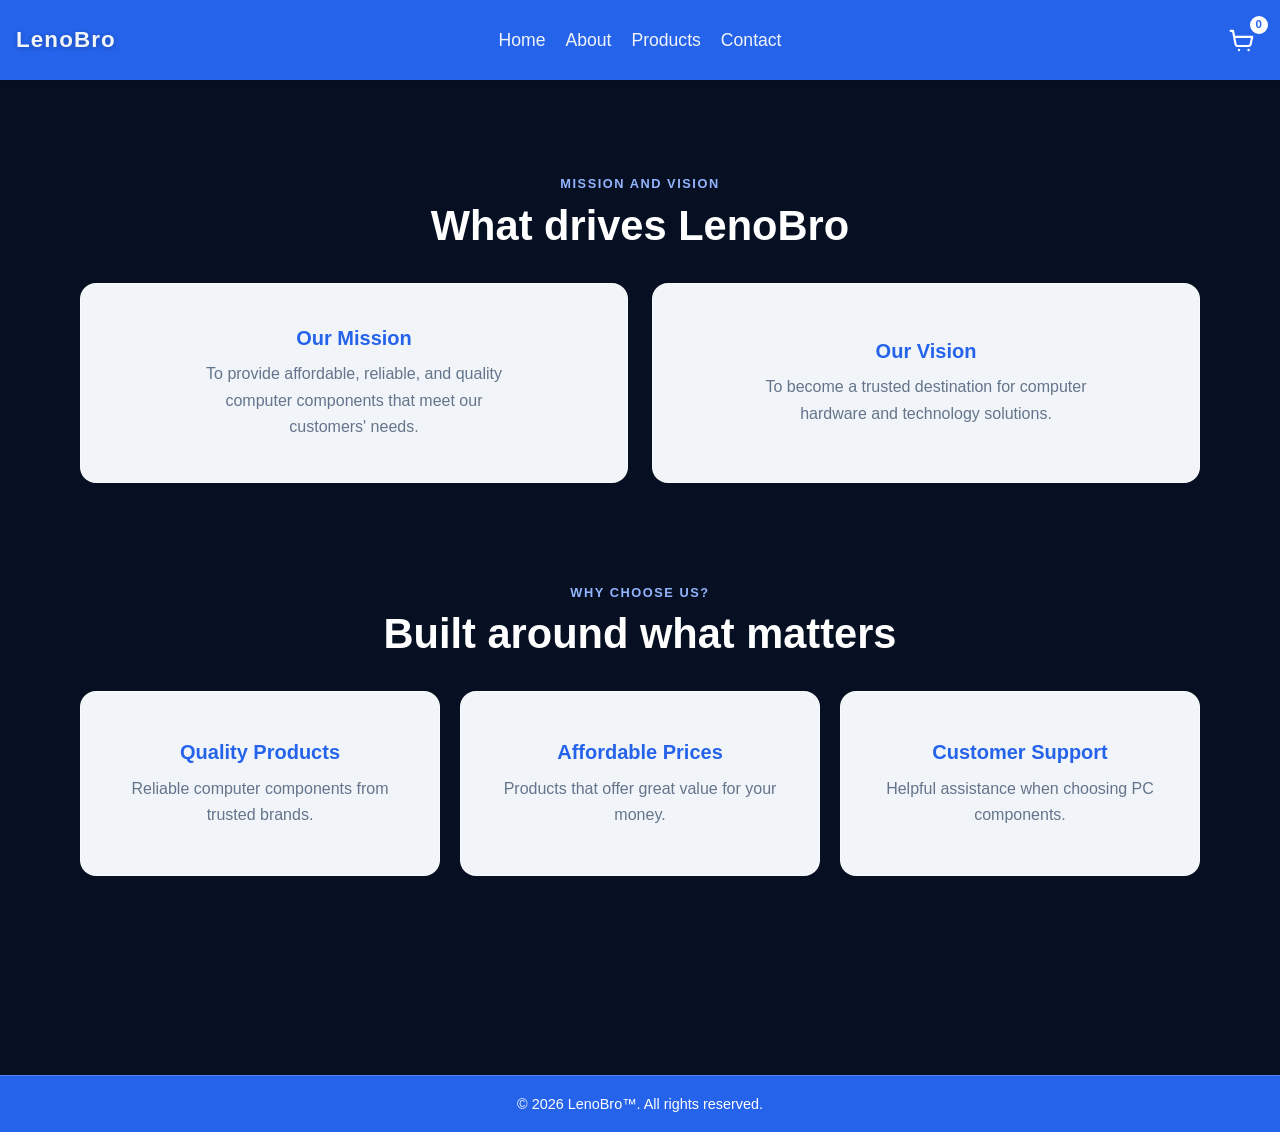
==== about.html @ 7edb6603 "Backup before checkout page Co-authored-by: Copilot <223556219+Copilot@users.noreply.github.com>" ====
<!DOCTYPE html>
<html lang="en">
<head>
    <meta charset="UTF-8">
    <meta name="viewport" content="width=device-width, initial-scale=1.0">
    <title>About | LenoBro</title>
    <link rel="stylesheet" href="Css/Nav.css">
    <link rel="stylesheet" href="Css/index.css">
    <link rel="stylesheet" href="Css/about.css">
    <link rel="stylesheet" href="Css/footer.css">
</head>
<body>
    <nav>
        <span class="nav-brand">LenoBro</span>
        <ul>
            <li><a href="index.html">Home</a></li>
            <li><a href="about.html">About</a></li>
            <li><a href="products.html">Products</a></li>
            <li><a href="contact.html">Contact</a></li>
        </ul>
        <button class="nav-cart" type="button" aria-label="Shopping cart">
            <svg viewBox="0 0 24 24" fill="none" aria-hidden="true">
                <path d="M3 4h2l2.1 11.1a2 2 0 0 0 2 1.6h8.7a2 2 0 0 0 1.9-1.4L21 9H6" stroke="currentColor" stroke-width="1.8" stroke-linecap="round" stroke-linejoin="round"/>
                <circle cx="10" cy="20" r="1" fill="currentColor"/>
                <circle cx="18" cy="20" r="1" fill="currentColor"/>
            </svg>
            <span class="cart-count" aria-label="0 items">0</span>
        </button>
    </nav>

    <main>
        <div class="about-page">
            <section class="about-mission" id="about-mission" aria-labelledby="about-mission-title">
                <div class="about-section-heading">
                    <p class="about-eyebrow">Mission and Vision</p>
                    <h1 id="about-mission-title">What drives LenoBro</h1>
                </div>

                <div class="about-mission-grid">
                    <article class="about-mission-card">
                        <h2>Our Mission</h2>
                        <p>To provide affordable, reliable, and quality computer components that meet our customers' needs.</p>
                    </article>

                    <article class="about-mission-card">
                        <h2>Our Vision</h2>
                        <p>To become a trusted destination for computer hardware and technology solutions.</p>
                    </article>
                </div>
            </section>

            <section class="about-features" aria-labelledby="about-features-title">
                <div class="about-section-heading">
                    <p class="about-eyebrow">Why Choose Us?</p>
                    <h2 id="about-features-title">Built around what matters</h2>
                </div>

                <div class="about-features-grid">
                    <article class="about-feature-card">
                        <h3>Quality Products</h3>
                        <p>Reliable computer components from trusted brands.</p>
                    </article>

                    <article class="about-feature-card">
                        <h3>Affordable Prices</h3>
                        <p>Products that offer great value for your money.</p>
                    </article>

                    <article class="about-feature-card">
                        <h3>Customer Support</h3>
                        <p>Helpful assistance when choosing PC components.</p>
                    </article>
                </div>
            </section>
        </div>
    </main>

    <footer class="contact-footer">
        <p>© 2026 LenoBro™. All rights reserved.</p>
    </footer>
    <script>
        (() => {
            const cart = JSON.parse(localStorage.getItem("lenobro-cart") || "[]");
            const count = cart.reduce((sum, item) => sum + item.quantity, 0);
            const badge = document.querySelector(".cart-count");
            badge.textContent = count;
            badge.setAttribute("aria-label", `${count} items`);
            document.querySelector(".nav-cart").addEventListener("click", () => {
                location.href = "index.html#cart";
            });
        })();
    </script>
</body>
</html>
---- Css/Nav.css ----
nav {
    width: 100%;
    display: grid;
    grid-template-columns: minmax(0, 1fr) auto minmax(0, 1fr);
    align-items: center;
    padding: 1rem;
    background-color: var(--color-electric-blue);
    height: 5rem;
    position: sticky;
    top: 0;
    color: var(--color-cool-white);
    box-shadow: 0 2px 8px rgb(0 0 0 / 12%);
    z-index: 1000;
}

nav .nav-brand {
    justify-self: start;
    color: inherit;
    font-family: "Avenir Next", "Segoe UI", sans-serif;
    font-size: 1.4rem;
    font-weight: 600;
    letter-spacing: 0.05em;
    text-shadow: 0 1px 5px rgb(6 16 34 / 30%);
    white-space: nowrap;
}

nav ul {
    display: flex;
    justify-self: center;
    gap: 1.25rem;
    margin: 0;
    padding: 0;
}

nav a {
    color: inherit;
    font-size: 1.1rem;
    font-weight: 400;
    text-decoration: none;
}

nav .nav-cart {
    position: static;
    justify-self: end;
    display: grid;
    width: 2.8rem;
    height: 2.8rem;
    place-items: center;
    padding: 0;
    border: 0;
    border-radius: 0;
    background: transparent;
    color: #FFFFFF;
    cursor: pointer;
    transition: transform 160ms ease, opacity 160ms ease;
}

nav .nav-cart {
    position: relative;
}

.cart-count {
    position: absolute;
    top: -0.2rem;
    right: -0.35rem;
    display: grid;
    min-width: 1.35rem;
    height: 1.35rem;
    place-items: center;
    padding: 0 0.25rem;
    border: 2px solid var(--color-electric-blue);
    border-radius: 999px;
    background: #FFFFFF;
    color: var(--color-electric-blue);
    font-size: 0.72rem;
    font-weight: 800;
    line-height: 1;
}

nav .nav-cart svg {
    display: block;
    width: 1.8rem;
    height: 1.8rem;
}

nav .nav-cart:hover {
    transform: scale(1.1);
    opacity: 0.85;
}

nav .nav-cart:focus-visible {
    outline: 3px solid #FFFFFF;
    outline-offset: 3px;
}

nav a:hover,
nav a:focus-visible {
    text-decoration: underline;
    text-underline-offset: 0.2em;
}

nav li {
    list-style: none;
}

@media (max-width: 560px) {
    nav {
        grid-template-columns: minmax(0, 1fr) auto;
        grid-template-areas:
            "brand cart"
            "links links";
        height: auto;
        row-gap: 0.35rem;
        padding: 0.65rem 0.8rem;
    }

    nav .nav-brand {
        grid-area: brand;
        font-size: 1.05rem;
    }

    nav ul {
        grid-area: links;
        justify-self: center;
        flex-wrap: wrap;
        gap: 0.5rem 0.9rem;
    }

    nav a {
        font-size: 0.9rem;
    }

    nav .nav-cart {
        grid-area: cart;
        width: 2.2rem;
        height: 2.2rem;
    }

    nav .nav-cart svg {
        width: 1.5rem;
        height: 1.5rem;
    }
}
---- Css/index.css ----
:root {
    --color-midnight-navy: #061022;
    --color-electric-blue: #2563EB;
    --color-cool-white: #F1F5F9;
}

* {
    padding: 0;
    margin: 0;
    box-sizing: border-box;
}

body {
    min-height: 100vh;
    background-color: var(--color-midnight-navy);
    color: var(--color-cool-white);
    font-family: Arial, sans-serif;
}

html{
    scroll-behavior: smooth;
}
---- Css/about.css ----
:root {
    --about-navy: #101827;
    --about-blue: #2563EB;
    --about-white: #FFFFFF;
    --about-light-gray: #F1F5F9;
    --about-muted: #64748B;
}

.about-page {
    width: min(1120px, calc(100% - 3rem));
    margin: 0 auto;
    padding: clamp(3rem, 8vw, 6rem) 0;
    color: var(--about-white);
    font-family: Arial, sans-serif;
}

.about-mission,
.about-features {
    margin: 0 0 clamp(4rem, 8vw, 6.5rem);
}

.about-section-heading {
    margin: 0 auto 2rem;
    text-align: center;
}

.about-eyebrow {
    margin: 0 0 0.6rem;
    color: #93B4FF;
    font-size: 0.8rem;
    font-weight: 700;
    letter-spacing: 0.12em;
    text-transform: uppercase;
}

.about-section-heading h1,
.about-section-heading h2 {
    margin: 0;
    font-size: clamp(1.8rem, 4vw, 2.6rem);
    line-height: 1.2;
}

.about-mission-grid {
    display: grid;
    grid-template-columns: repeat(2, minmax(0, 1fr));
    gap: 1.5rem;
    align-items: stretch;
}

.about-mission-card,
.about-feature-card {
    display: flex;
    flex-direction: column;
    justify-content: center;
    border: 1px solid rgb(255 255 255 / 55%);
    border-radius: 1rem;
    background: var(--about-light-gray);
    color: var(--about-navy);
    text-align: center;
    transition: transform 180ms ease, box-shadow 180ms ease;
}

.about-mission-card {
    min-height: 200px;
    padding: clamp(1.25rem, 3.2vw, 1.8rem);
}

.about-mission-card:hover,
.about-feature-card:hover {
    transform: translateY(-4px);
    box-shadow: 0 16px 32px rgb(0 0 0 / 22%);
}

.about-mission-card h2,
.about-mission-card h3,
.about-feature-card h3 {
    margin: 0 0 0.65rem;
    color: var(--about-blue);
    font-size: 1.25rem;
    line-height: 1.3;
}

.about-mission-card p,
.about-feature-card p {
    max-width: 38ch;
    margin: 0 auto;
    color: var(--about-muted);
    font-size: 1rem;
    line-height: 1.65;
}

.about-features-grid {
    display: grid;
    grid-template-columns: repeat(3, minmax(0, 1fr));
    gap: 1.25rem;
    align-items: stretch;
}

.about-feature-card {
    min-height: 185px;
    padding: 1.5rem;
}

@media (max-width: 720px) {
    .about-page {
        width: min(100% - 2rem, 560px);
    }

    .about-mission-grid,
    .about-features-grid {
        grid-template-columns: 1fr;
        gap: 1rem;
    }

    .about-mission-card,
    .about-feature-card {
        min-height: 0;
    }
}

@media (prefers-reduced-motion: reduce) {
    .about-mission-card,
    .about-feature-card {
        transition: none;
    }

    .about-mission-card:hover,
    .about-feature-card:hover {
        transform: none;
    }
}
---- Css/footer.css ----
.contact-footer {
    padding: 1.25rem 1rem;
    border-top: 1px solid rgb(255 255 255 / 20%);
    background: var(--color-electric-blue);
    color: #FFFFFF;
    font-family: Arial, sans-serif;
    text-align: center;
    display: flex;
    justify-content: center;
    align-items: center;
}

.contact-footer p {
    margin: 0;
    font-size: 0.9rem;
}
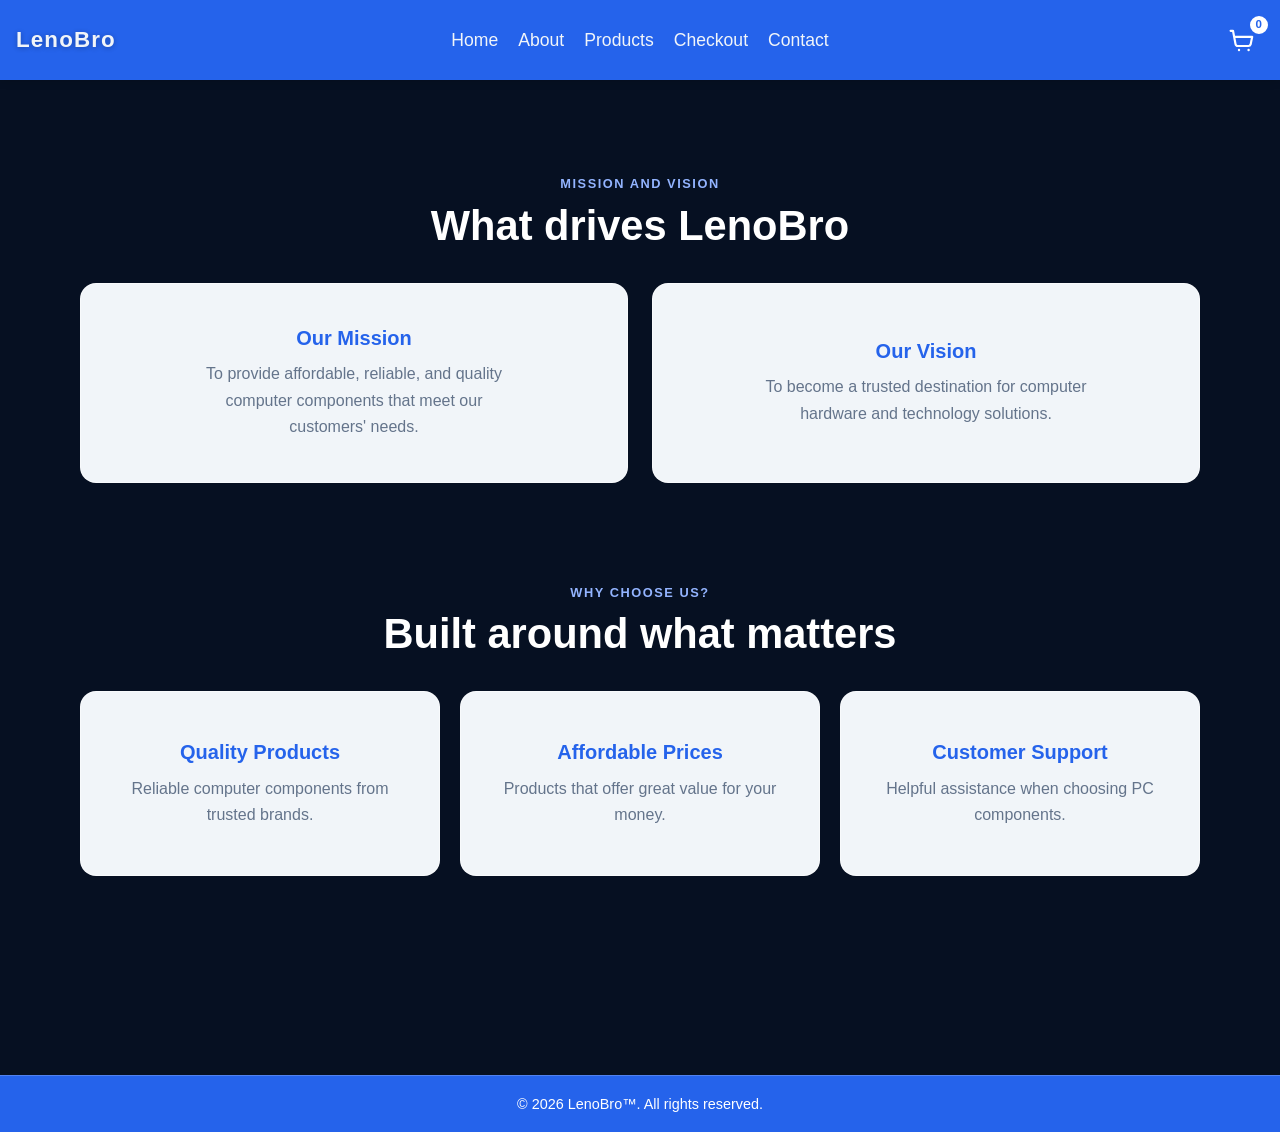
==== commit 2a1329f2: "Add checkout page and deploy all site pages Co-authored-by: Copilot <223556219+Copilot@users.noreply" ====
--- a/about.html
+++ b/about.html
@@ -16,6 +16,7 @@
             <li><a href="index.html">Home</a></li>
             <li><a href="about.html">About</a></li>
             <li><a href="products.html">Products</a></li>
+            <li><a href="checkout.html">Checkout</a></li>
             <li><a href="contact.html">Contact</a></li>
         </ul>
         <button class="nav-cart" type="button" aria-label="Shopping cart">
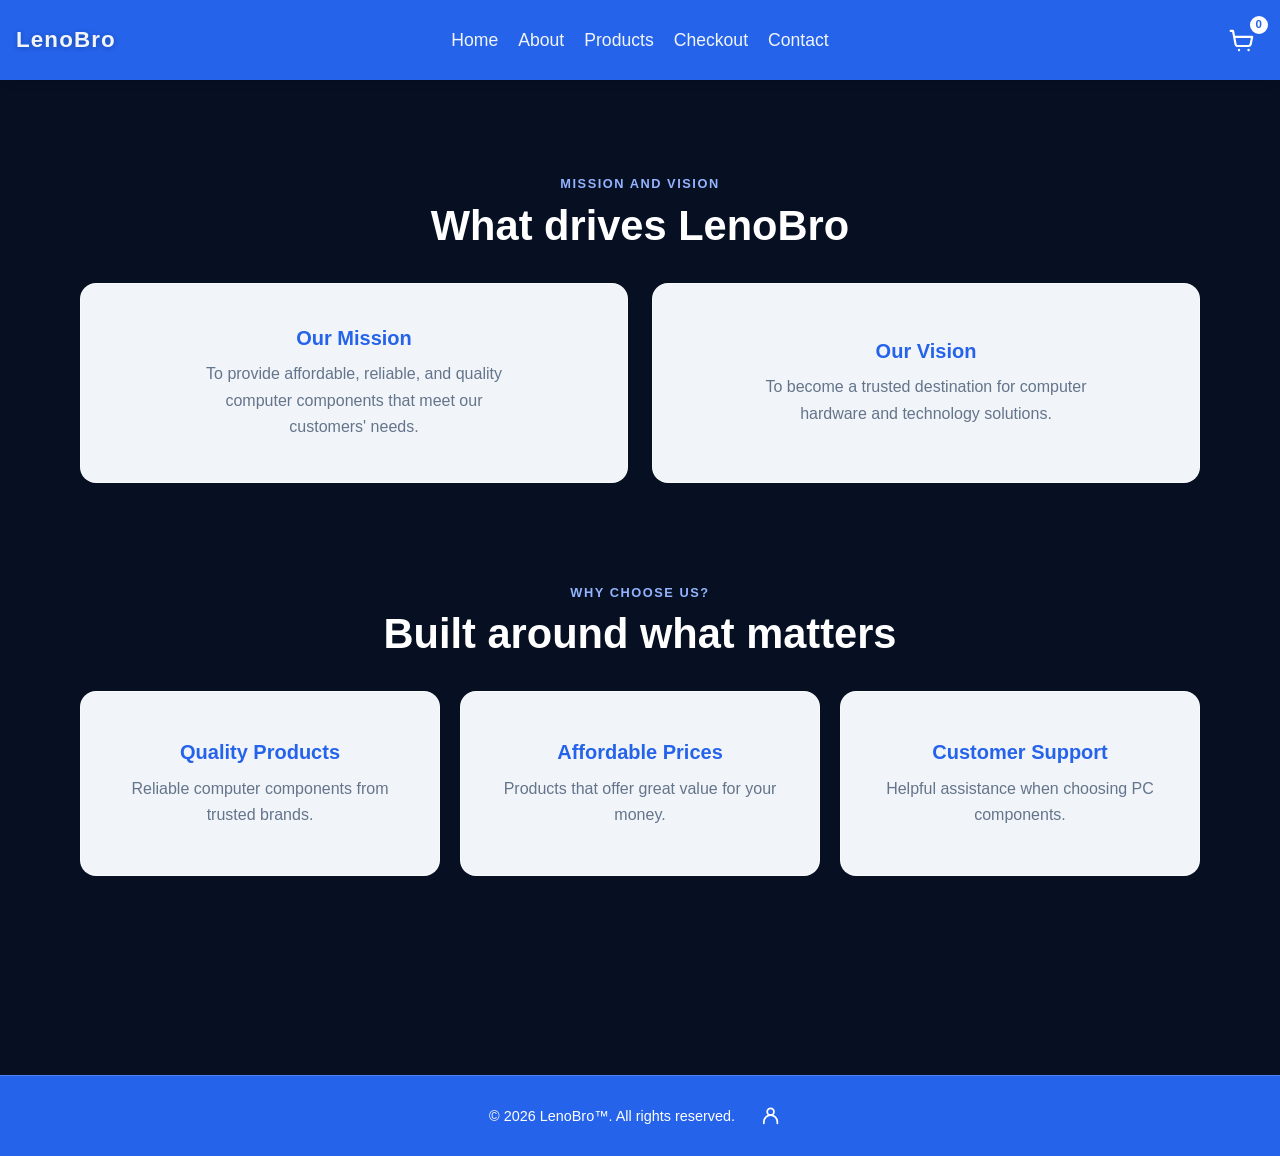
==== commit 2beb8c47: "Add footer members information dialog Co-authored-by: Copilot <223556219+Copilot@users.noreply.githu" ====
--- a/about.html
+++ b/about.html
@@ -78,6 +78,12 @@
 
     <footer class="contact-footer">
         <p>© 2026 LenoBro™. All rights reserved.</p>
+        <button class="footer-members-toggle" type="button" aria-label="View group members" aria-haspopup="dialog" aria-controls="members-dialog" aria-expanded="false">
+            <svg viewBox="0 0 24 24" fill="none" aria-hidden="true">
+                <circle cx="12" cy="8" r="3.5" stroke="currentColor" stroke-width="1.8"/>
+                <path d="M5 20v-1.5a7 7 0 0 1 14 0V20" stroke="currentColor" stroke-width="1.8" stroke-linecap="round"/>
+            </svg>
+        </button>
     </footer>
     <script>
         (() => {
@@ -91,5 +97,6 @@
             });
         })();
     </script>
+    <script src="Js/footer.js"></script>
 </body>
 </html>
--- a/Css/Nav.css
+++ b/Css/Nav.css
@@ -121,9 +121,16 @@
 
     nav ul {
         grid-area: links;
-        justify-self: center;
+        width: 100%;
+        justify-self: stretch;
+        display: flex;
         flex-wrap: wrap;
-        gap: 0.5rem 0.9rem;
+        justify-content: center;
+        gap: 0.55rem 1.1rem;
+    }
+
+    nav li {
+        text-align: center;
     }
 
     nav a {
--- a/Css/footer.css
+++ b/Css/footer.css
@@ -8,9 +8,216 @@
     display: flex;
     justify-content: center;
     align-items: center;
+    gap: 1rem;
 }
 
 .contact-footer p {
     margin: 0;
     font-size: 0.9rem;
 }
+
+html.members-open {
+    overflow: hidden;
+}
+
+.footer-members-toggle {
+    display: grid;
+    width: 2.5rem;
+    height: 2.5rem;
+    place-items: center;
+    padding: 0;
+    border: 0;
+    border-radius: 50%;
+    background: transparent;
+    color: inherit;
+    cursor: pointer;
+    transition: background-color 180ms ease, transform 180ms ease;
+}
+
+.footer-members-toggle svg {
+    width: 1.45rem;
+    height: 1.45rem;
+}
+
+.footer-members-toggle:hover {
+    transform: translateY(-2px);
+    background: rgb(255 255 255 / 16%);
+}
+
+.footer-members-toggle:focus-visible,
+.members-close:focus-visible {
+    outline: 3px solid #FFFFFF;
+    outline-offset: 3px;
+}
+
+.members-overlay {
+    position: fixed;
+    z-index: 1100;
+    inset: 0;
+    display: grid;
+    place-items: center;
+    padding: 1rem;
+    background: rgb(6 16 34 / 72%);
+    opacity: 0;
+    transition: opacity 180ms ease;
+}
+
+.members-overlay[hidden] {
+    display: none;
+}
+
+.members-overlay.is-open {
+    opacity: 1;
+}
+
+.members-dialog {
+    width: min(100%, 30rem);
+    max-height: min(90vh, 42rem);
+    overflow-y: auto;
+    padding: clamp(1.25rem, 5vw, 2rem);
+    border: 1px solid rgb(37 99 235 / 14%);
+    border-radius: 1.25rem;
+    background: #FFFFFF;
+    color: var(--color-midnight-navy);
+    box-shadow: 0 1.5rem 4rem rgb(0 0 0 / 28%);
+    transform: translateY(0.75rem) scale(0.98);
+    transition: transform 180ms ease;
+}
+
+.members-overlay.is-open .members-dialog {
+    transform: translateY(0) scale(1);
+}
+
+.members-dialog-header {
+    display: flex;
+    align-items: flex-start;
+    justify-content: space-between;
+    gap: 1rem;
+    margin-bottom: 1.5rem;
+}
+
+.members-dialog-eyebrow {
+    margin-bottom: 0.35rem;
+    color: var(--color-electric-blue);
+    font-size: 0.75rem;
+    font-weight: 700;
+    letter-spacing: 0.12em;
+    text-transform: uppercase;
+}
+
+.members-dialog h2 {
+    font-size: clamp(1.35rem, 5vw, 1.75rem);
+    line-height: 1.2;
+}
+
+.members-close {
+    flex: 0 0 auto;
+    display: grid;
+    width: 2.4rem;
+    height: 2.4rem;
+    place-items: center;
+    border: 0;
+    border-radius: 50%;
+    background: var(--color-cool-white);
+    color: var(--color-midnight-navy);
+    font-size: 1.5rem;
+    line-height: 1;
+    cursor: pointer;
+    transition: background-color 160ms ease, color 160ms ease;
+}
+
+.members-close:hover {
+    background: var(--color-electric-blue);
+    color: #FFFFFF;
+}
+
+.members-close:focus-visible {
+    outline-color: var(--color-electric-blue);
+}
+
+.members-course {
+    display: grid;
+    grid-template-columns: repeat(2, minmax(0, 1fr));
+    gap: 0.75rem;
+    margin-bottom: 1.5rem;
+}
+
+.members-course-card {
+    padding: 0.9rem 1rem;
+    border-radius: 0.75rem;
+    background: var(--color-cool-white);
+}
+
+.members-course-card span {
+    display: block;
+    margin-bottom: 0.25rem;
+    color: #526078;
+    font-size: 0.75rem;
+}
+
+.members-course-card strong {
+    font-size: 0.95rem;
+}
+
+.members-list-title {
+    margin-bottom: 0.75rem;
+    font-size: 1rem;
+}
+
+.members-list {
+    display: grid;
+    gap: 0.6rem;
+    margin: 0;
+    padding: 0;
+    list-style: none;
+    counter-reset: member;
+}
+
+.members-list li {
+    display: flex;
+    align-items: center;
+    gap: 0.8rem;
+    min-height: 3rem;
+    padding: 0.65rem 0.8rem;
+    border: 1px solid #E5EAF2;
+    border-radius: 0.7rem;
+    font-size: 0.92rem;
+    counter-increment: member;
+}
+
+.members-list li::before {
+    content: counter(member, decimal-leading-zero);
+    display: grid;
+    width: 1.8rem;
+    height: 1.8rem;
+    flex: 0 0 auto;
+    place-items: center;
+    border-radius: 50%;
+    background: rgb(37 99 235 / 10%);
+    color: var(--color-electric-blue);
+    font-size: 0.7rem;
+    font-weight: 700;
+}
+
+@media (max-width: 420px) {
+    .contact-footer {
+        gap: 0.5rem;
+    }
+
+    .contact-footer p {
+        font-size: 0.78rem;
+    }
+
+    .members-course {
+        grid-template-columns: 1fr;
+    }
+}
+
+@media (prefers-reduced-motion: reduce) {
+    .footer-members-toggle,
+    .members-overlay,
+    .members-dialog,
+    .members-close {
+        transition: none;
+    }
+}
